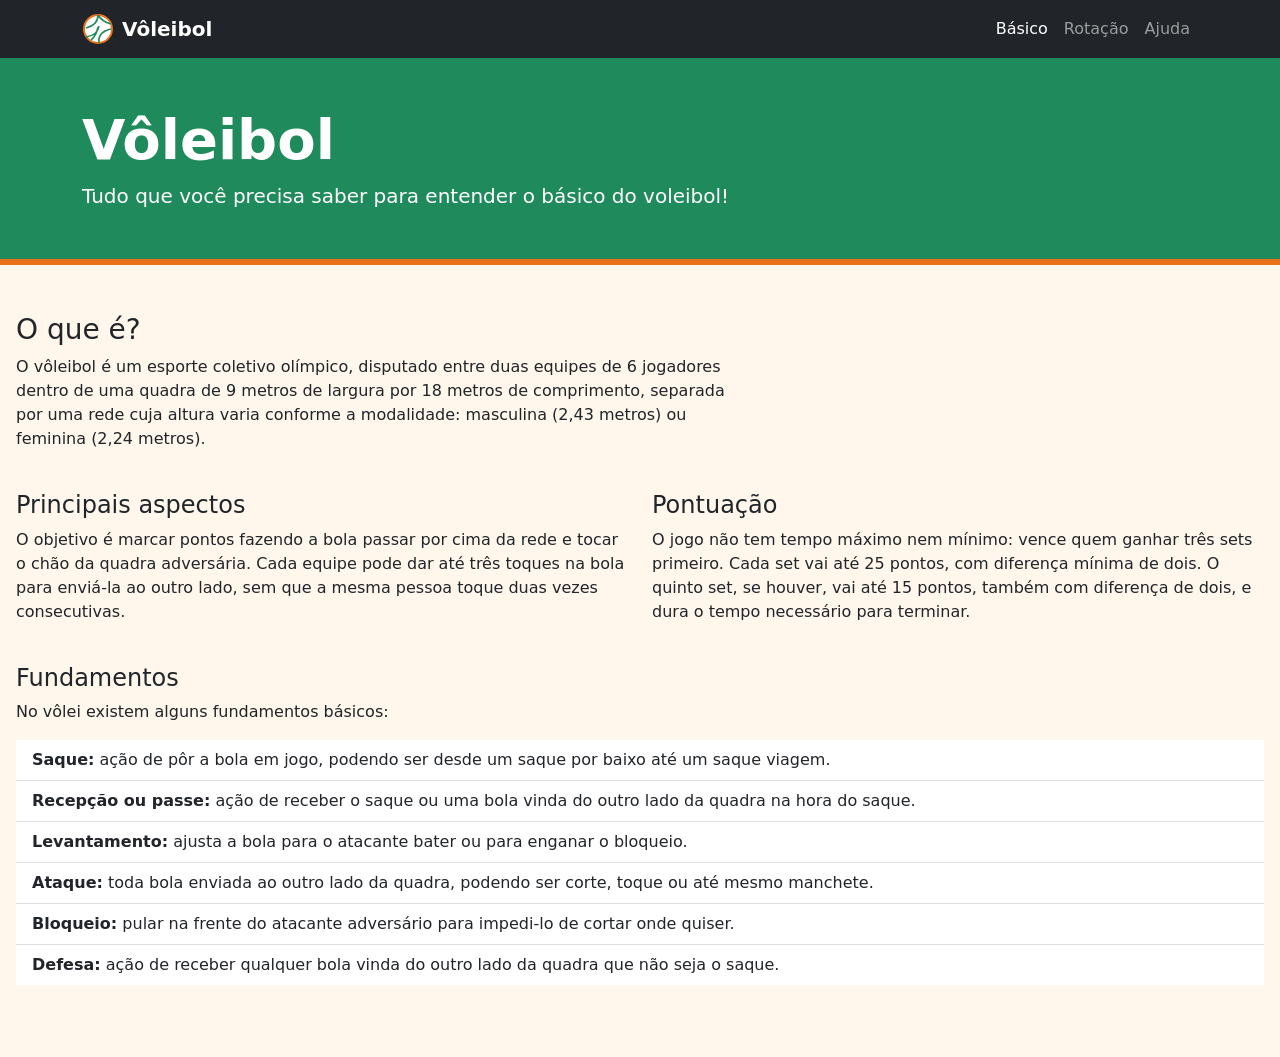
==== html/index.html @ cc10e023 "logo" ====
<!DOCTYPE html>
<html lang="pt-br">
<head>
  <meta charset="UTF-8">
  <meta name="viewport" content="width=device-width, initial-scale=1">
  <title>Básico | Vôleibol</title>
  <link rel="stylesheet" href="../css/bootstrap_min.css">
  <link rel="stylesheet" href="../css/estilo.css">
</head>
<body>
  <nav class="navbar navbar-expand-sm navbar-dark bg-dark">
    <div class="container">
      <a class="navbar-brand fw-bold d-flex align-items-center" href="index.html"><svg class="me-2" width="32" height="32" viewBox="0 0 32 32" aria-hidden="true"><circle cx="16" cy="16" r="14" fill="#fff" stroke="#e8731a" stroke-width="2"/><path d="M16 2c0 7-4 11-12 13M16 2c3 5 9 8 13 9M4 24c6-1 12-4 13-11M17 30c-1-7 3-12 12-14M9 27c4-3 6-8 7-13" fill="none" stroke="#1f8a5b" stroke-width="1.6"/></svg>Vôleibol</a>
      <button class="navbar-toggler" type="button" data-bs-toggle="collapse" data-bs-target="#menu" aria-controls="menu" aria-expanded="false" aria-label="Abrir menu">
        <span class="navbar-toggler-icon"></span>
      </button>
      <div class="collapse navbar-collapse" id="menu">
        <ul class="navbar-nav ms-auto">
          <li class="nav-item"><a class="nav-link active" href="index.html" aria-current="page">Básico</a></li>
          <li class="nav-item"><a class="nav-link" href="posições-rotação.html">Rotação</a></li>
          <li class="nav-item"><a class="nav-link" href="contato.html">Ajuda</a></li>
        </ul>
      </div>
    </div>
  </nav>
  <header class="hero py-5">
    <div class="container">
      <h1 class="display-4 fw-bold">Vôleibol</h1>
      <p class="lead mb-0">Tudo que você precisa saber para entender o básico do voleibol!</p>
    </div>
  </header>
  <main class="py-5 px-3">
    <div class="row g-4">
      <section class="col-12">
        <div>
          <h2 class="h3">O que é?</h2>
          <p class="lead-text">O vôleibol é um esporte coletivo olímpico, disputado entre duas equipes de 6 jogadores dentro de uma quadra de 9 metros de largura por 18 metros de comprimento, separada por uma rede cuja altura varia conforme a modalidade: masculina (2,43 metros) ou feminina (2,24 metros).</p>
        </div>
      </section>
      <section class="col-md-6">
        <div>
          <h2 class="h4">Principais aspectos</h2>
          <p>O objetivo é marcar pontos fazendo a bola passar por cima da rede e tocar o chão da quadra adversária. Cada equipe pode dar até três toques na bola para enviá-la ao outro lado, sem que a mesma pessoa toque duas vezes consecutivas.</p>
        </div>
      </section>
      <section class="col-md-6">
        <div>
          <h2 class="h4">Pontuação</h2>
          <p>O jogo não tem tempo máximo nem mínimo: vence quem ganhar três sets primeiro. Cada set vai até 25 pontos, com diferença mínima de dois. O quinto set, se houver, vai até 15 pontos, também com diferença de dois, e dura o tempo necessário para terminar.</p>
        </div>
      </section>
      <section class="col-12">
        <div>
          <h2 class="h4">Fundamentos</h2>
          <p>No vôlei existem alguns fundamentos básicos:</p>
          <ul class="list-group list-group-flush">
            <li class="list-group-item"><strong>Saque:</strong> ação de pôr a bola em jogo, podendo ser desde um saque por baixo até um saque viagem.</li>
            <li class="list-group-item"><strong>Recepção ou passe:</strong> ação de receber o saque ou uma bola vinda do outro lado da quadra na hora do saque.</li>
            <li class="list-group-item"><strong>Levantamento:</strong> ajusta a bola para o atacante bater ou para enganar o bloqueio.</li>
            <li class="list-group-item"><strong>Ataque:</strong> toda bola enviada ao outro lado da quadra, podendo ser corte, toque ou até mesmo manchete.</li>
            <li class="list-group-item"><strong>Bloqueio:</strong> pular na frente do atacante adversário para impedi-lo de cortar onde quiser.</li>
            <li class="list-group-item"><strong>Defesa:</strong> ação de receber qualquer bola vinda do outro lado da quadra que não seja o saque.</li>
          </ul>
        </div>
      </section>
      <section class="col-12">
      </section>
    </div>
  </main>



  <script src="../js/bootstrap_min.js"></script>
</body></html>
---- css/estilo.css ----
:root{--bs-primary:#e8731a;--bs-primary-rgb:232,115,26;--bs-link-color:#c45a08;--bs-link-hover-color:#9a4506}
body{background:#fff6ec}
.hero{background:#1f8a5b;color:#fff;border-bottom:6px solid #e8731a}
.hero p{max-width:60ch}
.btn-primary{--bs-btn-bg:#e8731a;--bs-btn-border-color:#e8731a;--bs-btn-hover-bg:#c45a08;--bs-btn-hover-border-color:#c45a08;--bs-btn-active-bg:#9a4506;--bs-btn-active-border-color:#9a4506}
.card{border-color:#f0c9a3}
.card-title{color:#9a4506}
.lead-text{max-width:70ch}
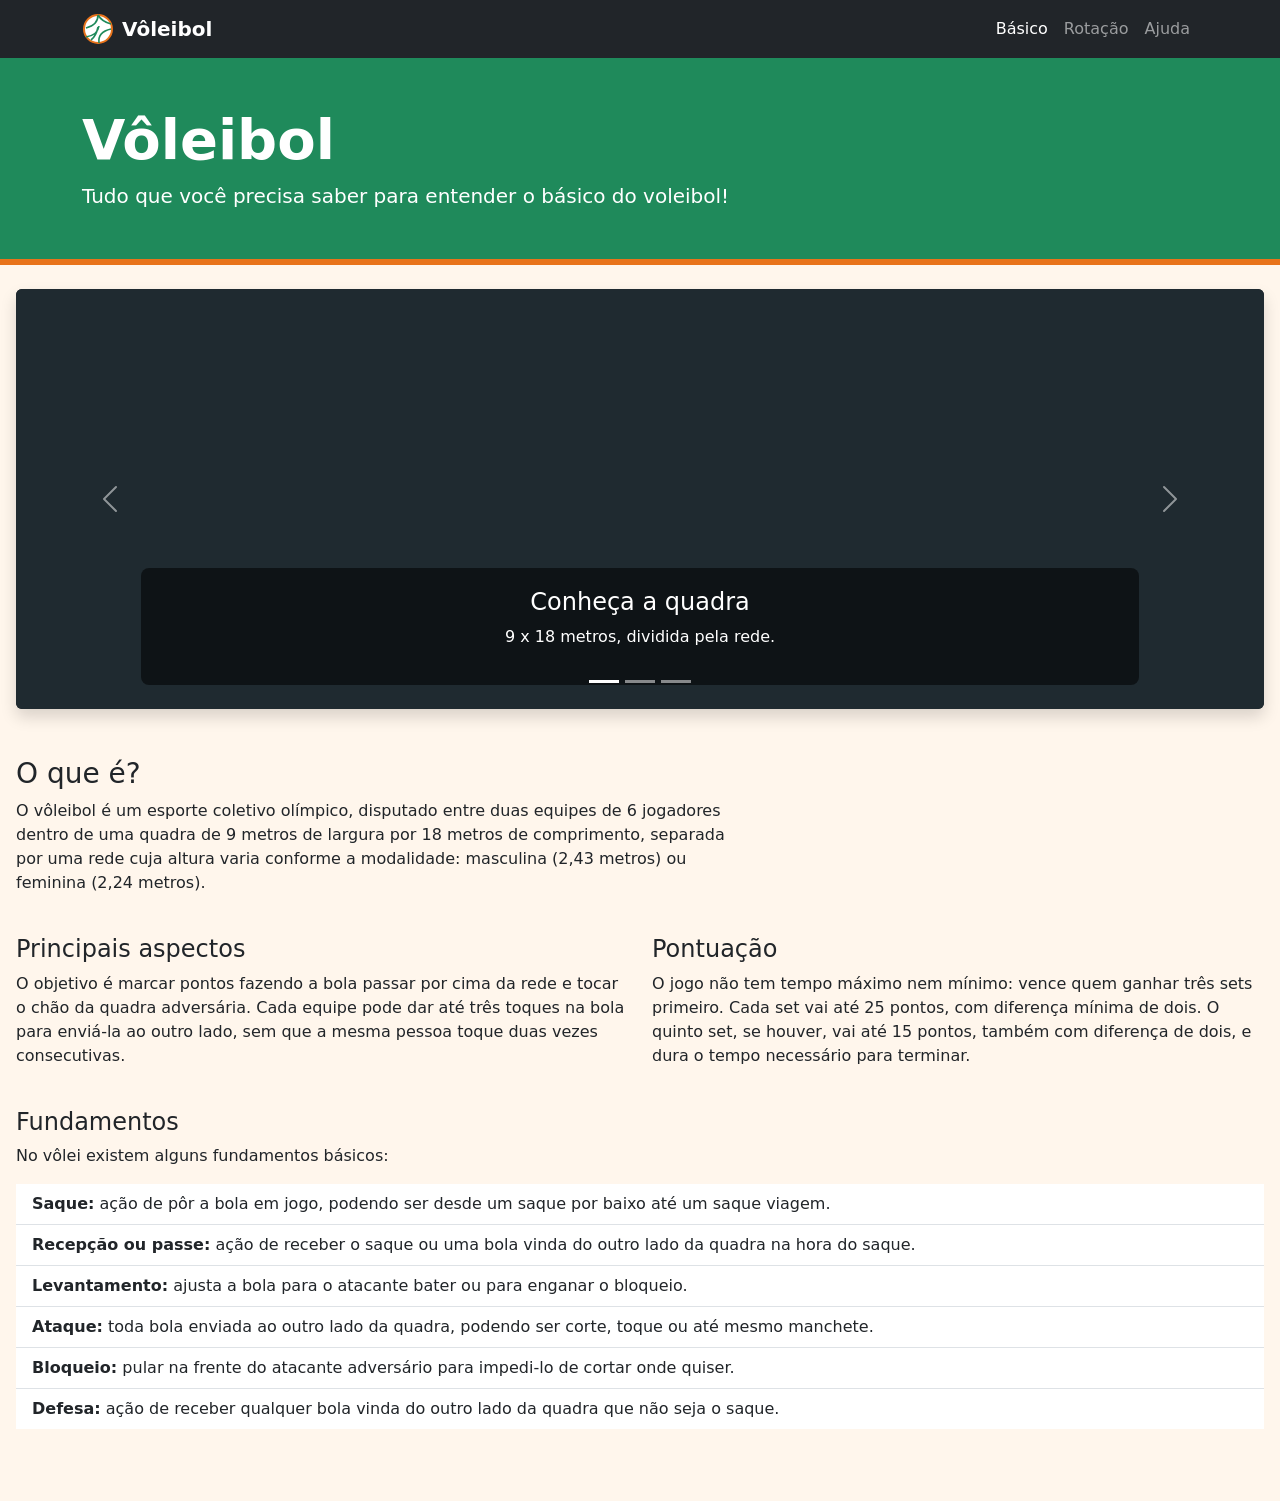
==== commit 147823b9: "carrossel" ====
--- a/html/index.html
+++ b/html/index.html
@@ -29,6 +29,31 @@
       <p class="lead mb-0">Tudo que você precisa saber para entender o básico do voleibol!</p>
     </div>
   </header>
+  <section class="px-3 mt-4" aria-label="Destaques">
+    <div id="carrossel" class="carousel slide carousel-fade shadow rounded overflow-hidden" data-bs-ride="carousel">
+      <div class="carousel-indicators">
+        <button type="button" data-bs-target="#carrossel" data-bs-slide-to="0" class="active" aria-current="true" aria-label="Slide 1"></button>
+        <button type="button" data-bs-target="#carrossel" data-bs-slide-to="1" aria-label="Slide 2"></button>
+        <button type="button" data-bs-target="#carrossel" data-bs-slide-to="2" aria-label="Slide 3"></button>
+      </div>
+      <div class="carousel-inner bg-dark">
+        <div class="carousel-item active" data-bs-interval="5000">
+          <div class="d-block w-100 slide-img"></div>
+          <div class="carousel-caption"><h2 class="h4">Conheça a quadra</h2><p class="d-none d-sm-block">9 x 18 metros, dividida pela rede.</p></div>
+        </div>
+        <div class="carousel-item" data-bs-interval="5000">
+          <div class="d-block w-100 slide-img"></div>
+          <div class="carousel-caption"><h2 class="h4">Sistema 5x1</h2><p class="d-none d-sm-block">Um levantador, um oposto, dois pontas, dois centrais e o líbero.</p></div>
+        </div>
+        <div class="carousel-item" data-bs-interval="5000">
+          <div class="d-block w-100 slide-img"></div>
+          <div class="carousel-caption"><h2 class="h4">Rotação</h2><p class="d-none d-sm-block">Entenda como os jogadores se movimentam.</p></div>
+        </div>
+      </div>
+      <button class="carousel-control-prev" type="button" data-bs-target="#carrossel" data-bs-slide="prev"><span class="carousel-control-prev-icon" aria-hidden="true"></span><span class="visually-hidden">Anterior</span></button>
+      <button class="carousel-control-next" type="button" data-bs-target="#carrossel" data-bs-slide="next"><span class="carousel-control-next-icon" aria-hidden="true"></span><span class="visually-hidden">Próximo</span></button>
+    </div>
+  </section>
   <main class="py-5 px-3">
     <div class="row g-4">
       <section class="col-12">
--- a/css/estilo.css
+++ b/css/estilo.css
@@ -7,3 +7,6 @@
 .card-title{color:#9a4506}
 .lead-text{max-width:70ch}
 
+.slide-img{height:420px;object-fit:contain;background:#1f2a30}
+.carousel-caption{background:rgba(0,0,0,.55);border-radius:.5rem;left:10%;right:10%;bottom:1.5rem}
+@media (max-width:576px){.slide-img{height:240px}.carousel-caption{bottom:.5rem;padding:.25rem}}
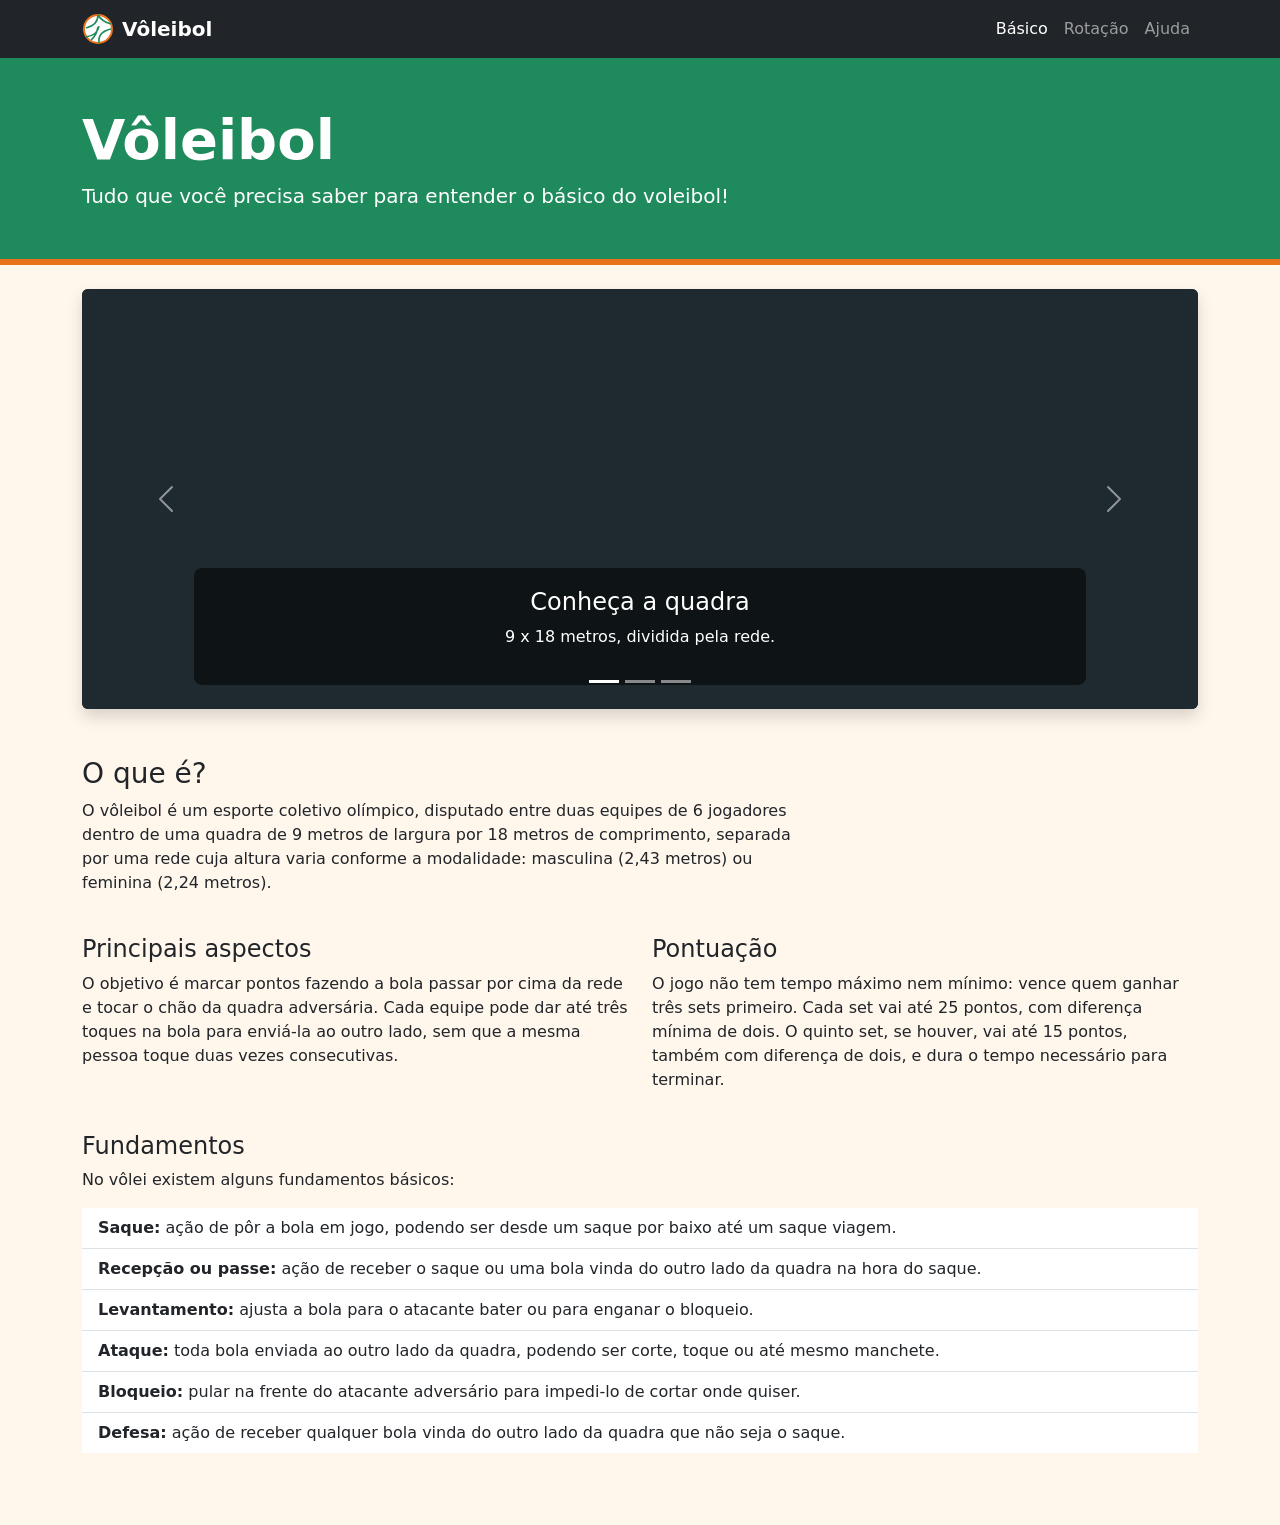
==== commit 3811f136: "container" ====
--- a/html/index.html
+++ b/html/index.html
@@ -29,7 +29,7 @@
       <p class="lead mb-0">Tudo que você precisa saber para entender o básico do voleibol!</p>
     </div>
   </header>
-  <section class="px-3 mt-4" aria-label="Destaques">
+  <section class="container mt-4" aria-label="Destaques">
     <div id="carrossel" class="carousel slide carousel-fade shadow rounded overflow-hidden" data-bs-ride="carousel">
       <div class="carousel-indicators">
         <button type="button" data-bs-target="#carrossel" data-bs-slide-to="0" class="active" aria-current="true" aria-label="Slide 1"></button>
@@ -54,7 +54,7 @@
       <button class="carousel-control-next" type="button" data-bs-target="#carrossel" data-bs-slide="next"><span class="carousel-control-next-icon" aria-hidden="true"></span><span class="visually-hidden">Próximo</span></button>
     </div>
   </section>
-  <main class="py-5 px-3">
+  <main class="container py-5">
     <div class="row g-4">
       <section class="col-12">
         <div>
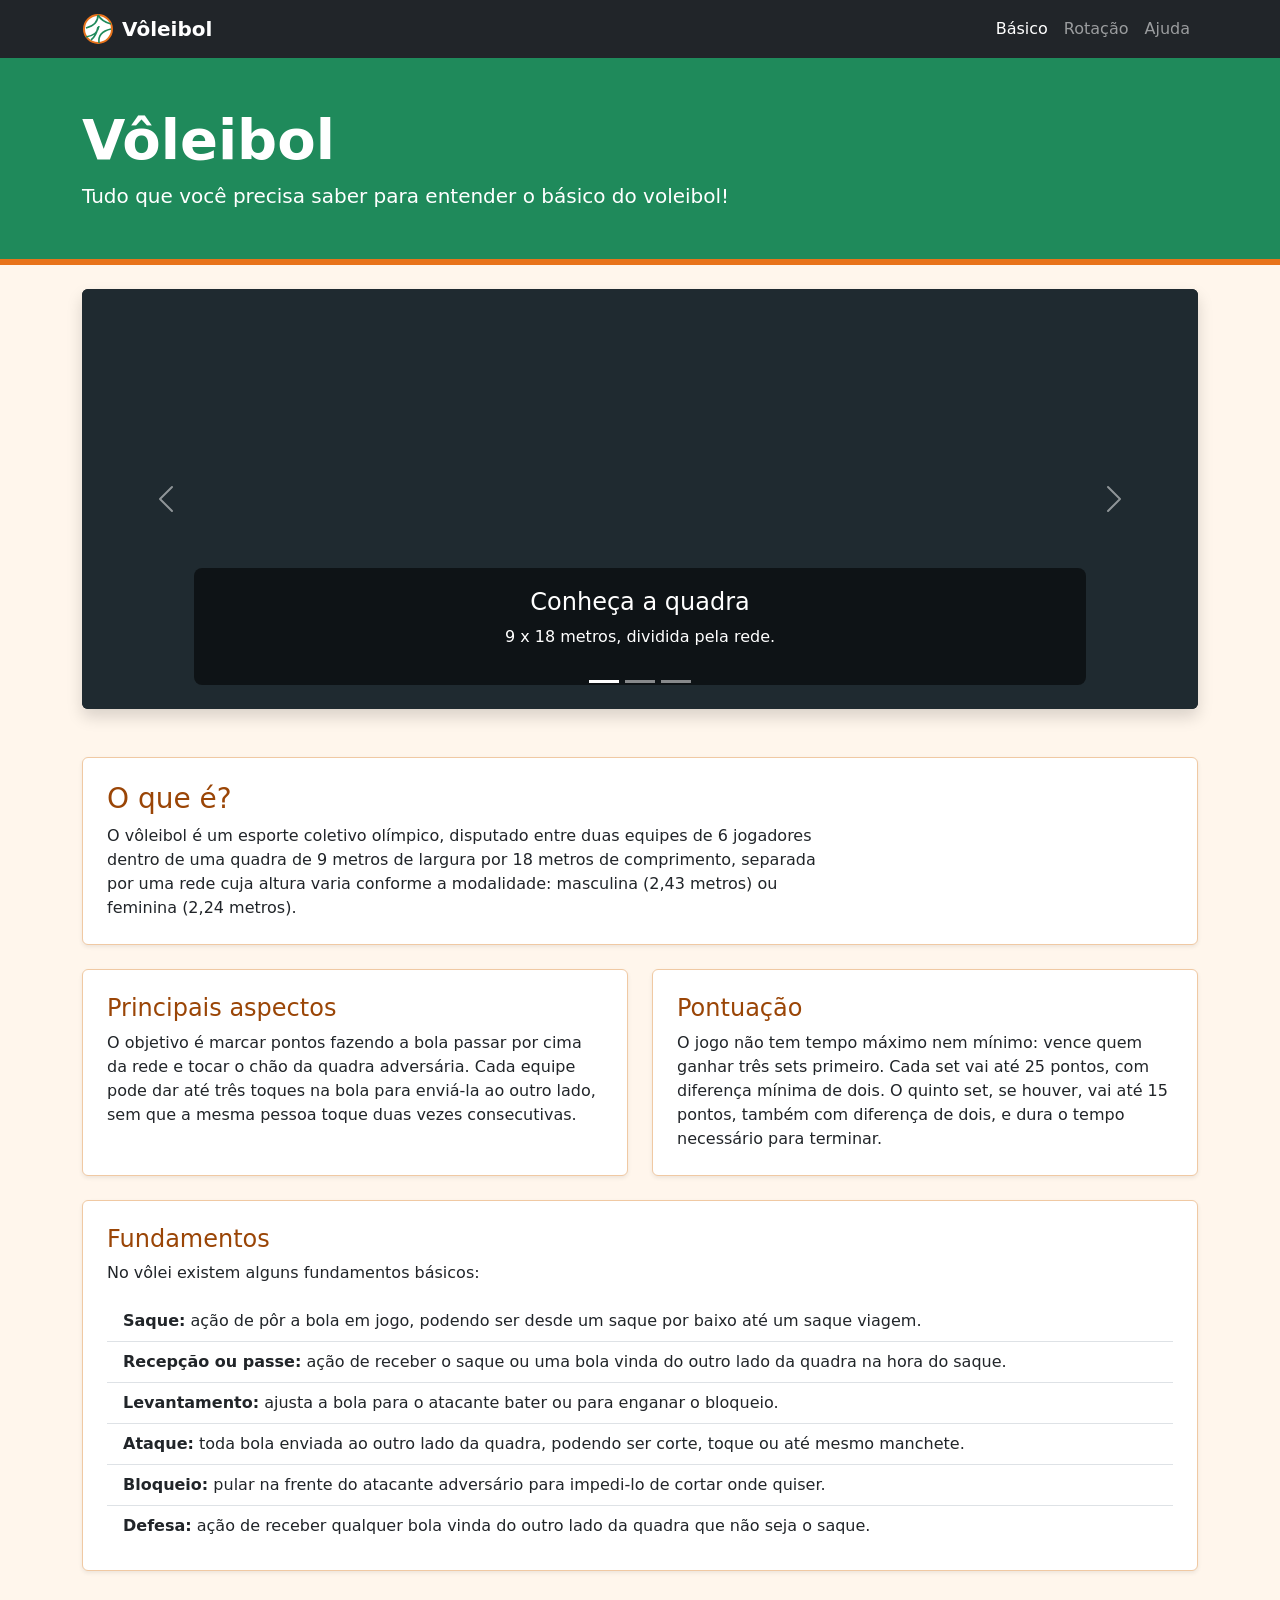
==== commit 96f2ccf6: "card" ====
--- a/html/index.html
+++ b/html/index.html
@@ -57,26 +57,26 @@
   <main class="container py-5">
     <div class="row g-4">
       <section class="col-12">
-        <div>
-          <h2 class="h3">O que é?</h2>
-          <p class="lead-text">O vôleibol é um esporte coletivo olímpico, disputado entre duas equipes de 6 jogadores dentro de uma quadra de 9 metros de largura por 18 metros de comprimento, separada por uma rede cuja altura varia conforme a modalidade: masculina (2,43 metros) ou feminina (2,24 metros).</p>
-        </div>
+        <div class="card shadow-sm"><div class="card-body p-4">
+          <h2 class="card-title h3">O que é?</h2>
+          <p class="card-text lead-text">O vôleibol é um esporte coletivo olímpico, disputado entre duas equipes de 6 jogadores dentro de uma quadra de 9 metros de largura por 18 metros de comprimento, separada por uma rede cuja altura varia conforme a modalidade: masculina (2,43 metros) ou feminina (2,24 metros).</p>
+        </div></div>
       </section>
       <section class="col-md-6">
-        <div>
-          <h2 class="h4">Principais aspectos</h2>
-          <p>O objetivo é marcar pontos fazendo a bola passar por cima da rede e tocar o chão da quadra adversária. Cada equipe pode dar até três toques na bola para enviá-la ao outro lado, sem que a mesma pessoa toque duas vezes consecutivas.</p>
-        </div>
+        <div class="card h-100 shadow-sm"><div class="card-body p-4">
+          <h2 class="card-title h4">Principais aspectos</h2>
+          <p class="card-text">O objetivo é marcar pontos fazendo a bola passar por cima da rede e tocar o chão da quadra adversária. Cada equipe pode dar até três toques na bola para enviá-la ao outro lado, sem que a mesma pessoa toque duas vezes consecutivas.</p>
+        </div></div>
       </section>
       <section class="col-md-6">
-        <div>
-          <h2 class="h4">Pontuação</h2>
-          <p>O jogo não tem tempo máximo nem mínimo: vence quem ganhar três sets primeiro. Cada set vai até 25 pontos, com diferença mínima de dois. O quinto set, se houver, vai até 15 pontos, também com diferença de dois, e dura o tempo necessário para terminar.</p>
-        </div>
+        <div class="card h-100 shadow-sm"><div class="card-body p-4">
+          <h2 class="card-title h4">Pontuação</h2>
+          <p class="card-text">O jogo não tem tempo máximo nem mínimo: vence quem ganhar três sets primeiro. Cada set vai até 25 pontos, com diferença mínima de dois. O quinto set, se houver, vai até 15 pontos, também com diferença de dois, e dura o tempo necessário para terminar.</p>
+        </div></div>
       </section>
       <section class="col-12">
-        <div>
-          <h2 class="h4">Fundamentos</h2>
+        <div class="card shadow-sm"><div class="card-body p-4">
+          <h2 class="card-title h4">Fundamentos</h2>
           <p>No vôlei existem alguns fundamentos básicos:</p>
           <ul class="list-group list-group-flush">
             <li class="list-group-item"><strong>Saque:</strong> ação de pôr a bola em jogo, podendo ser desde um saque por baixo até um saque viagem.</li>
@@ -86,7 +86,7 @@
             <li class="list-group-item"><strong>Bloqueio:</strong> pular na frente do atacante adversário para impedi-lo de cortar onde quiser.</li>
             <li class="list-group-item"><strong>Defesa:</strong> ação de receber qualquer bola vinda do outro lado da quadra que não seja o saque.</li>
           </ul>
-        </div>
+        </div></div>
       </section>
       <section class="col-12">
       </section>
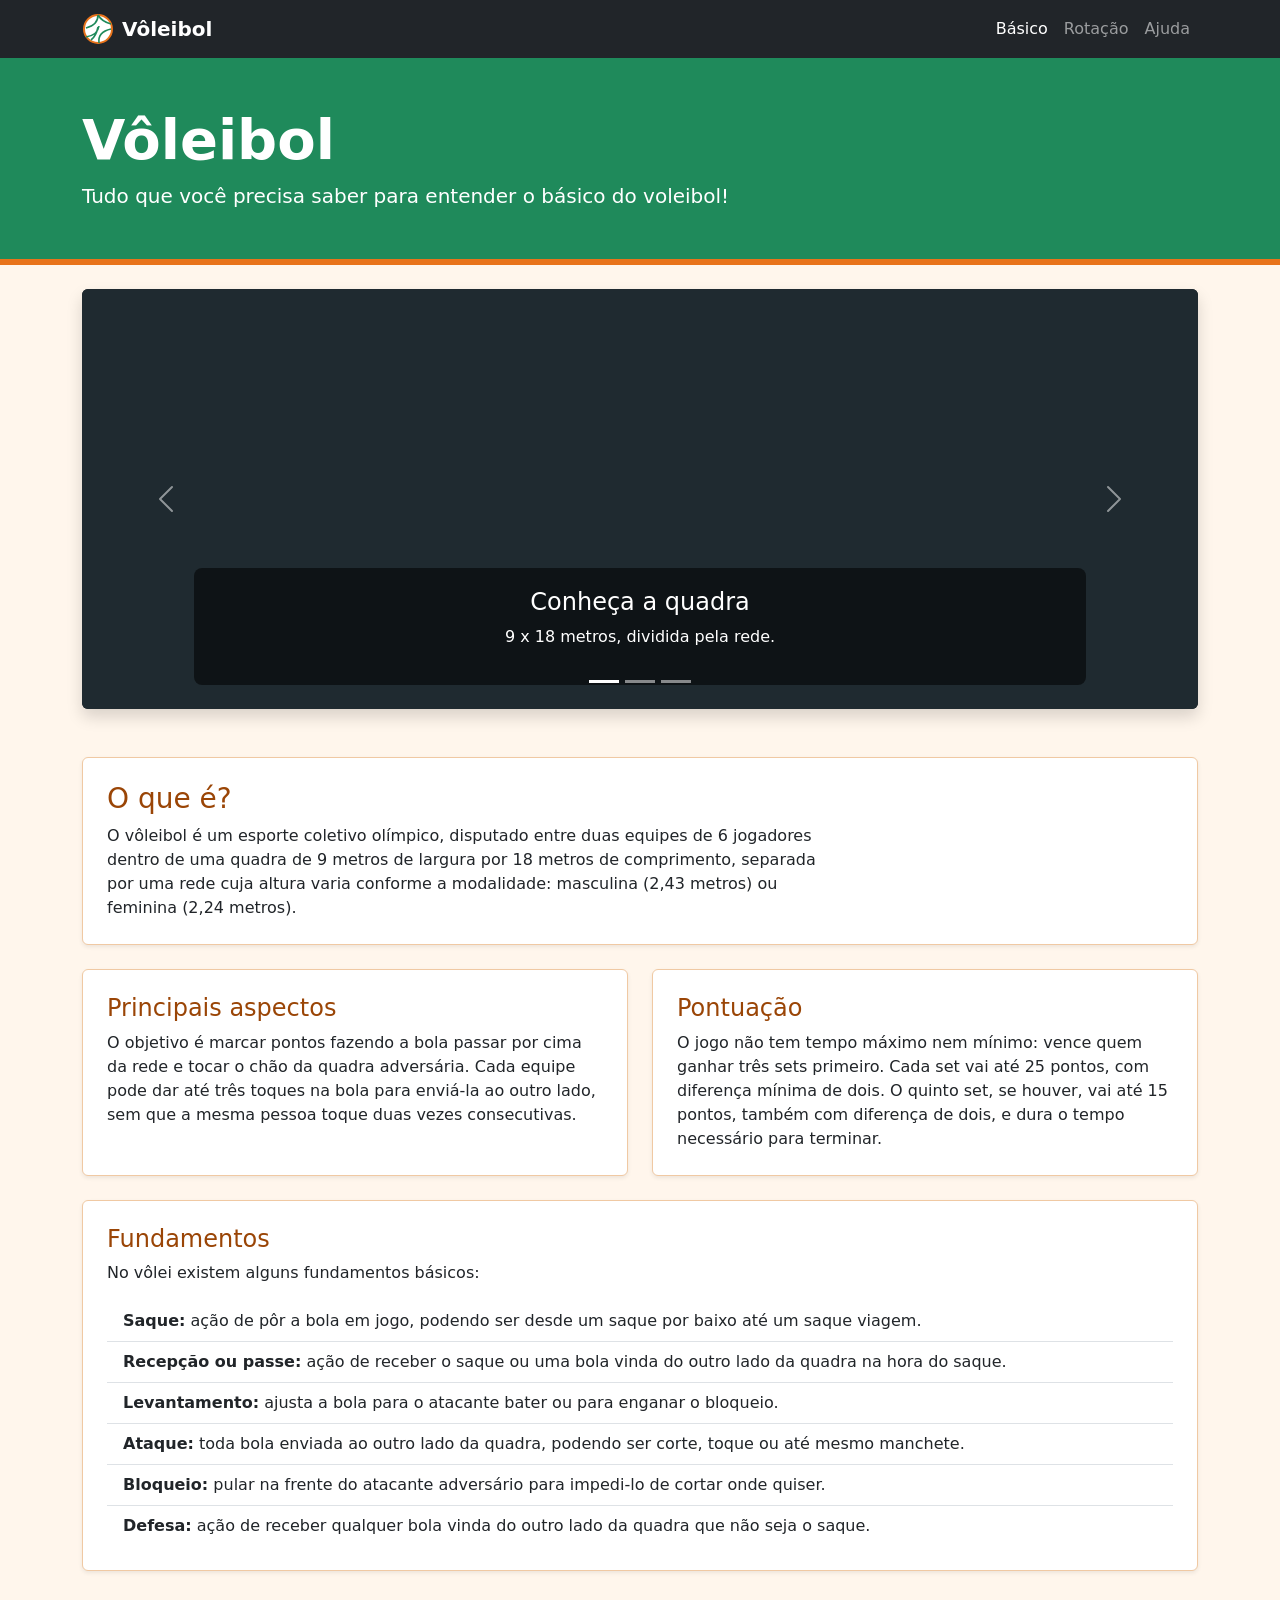
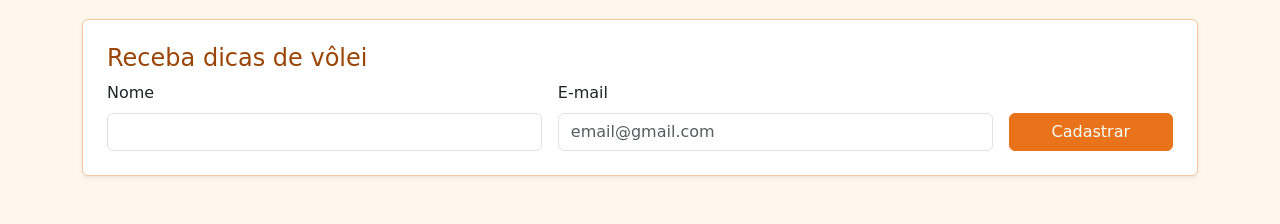
==== commit 66a5e870: "formulário" ====
--- a/html/index.html
+++ b/html/index.html
@@ -90,10 +90,41 @@
       </section>
       <section class="col-12">
       </section>
+      <section class="col-12">
+        <div class="card shadow-sm"><div class="card-body p-4">
+          <h2 class="card-title h4">Receba dicas de vôlei</h2>
+          <form class="needs-validation row g-3" novalidate data-modal="modalSucesso">
+            <div class="col-md-5">
+              <label for="cad-nome" class="form-label">Nome</label>
+              <input type="text" class="form-control" id="cad-nome" minlength="3" required>
+              <div class="invalid-feedback">Informe seu nome (mínimo 3 letras).</div>
+            </div>
+            <div class="col-md-5">
+              <label for="cad-email" class="form-label">E-mail</label>
+              <input type="email" class="form-control" id="cad-email" placeholder="email@gmail.com" required>
+              <div class="invalid-feedback">Informe um e-mail válido.</div>
+            </div>
+            <div class="col-md-2 d-flex align-items-end"><button type="submit" class="btn btn-primary w-100">Cadastrar</button></div>
+          </form>
+        </div></div>
+      </section>
     </div>
   </main>
 
+  <div class="modal fade" id="modalSucesso" tabindex="-1" aria-labelledby="modalTitulo" aria-hidden="true">
+    <div class="modal-dialog modal-dialog-centered">
+      <div class="modal-content">
+        <div class="modal-header bg-success text-white">
+          <h2 class="modal-title fs-5" id="modalTitulo">Enviado com sucesso!</h2>
+          <button type="button" class="btn-close btn-close-white" data-bs-dismiss="modal" aria-label="Fechar"></button>
+        </div>
+        <div class="modal-body">Cadastro realizado! Você vai receber dicas de vôlei no seu e-mail.</div>
+        <div class="modal-footer"><button type="button" class="btn btn-primary" data-bs-dismiss="modal">Fechar</button></div>
+      </div>
+    </div>
+  </div>
 
 
   <script src="../js/bootstrap_min.js"></script>
+  <script src="../js/site.js"></script>
 </body></html>
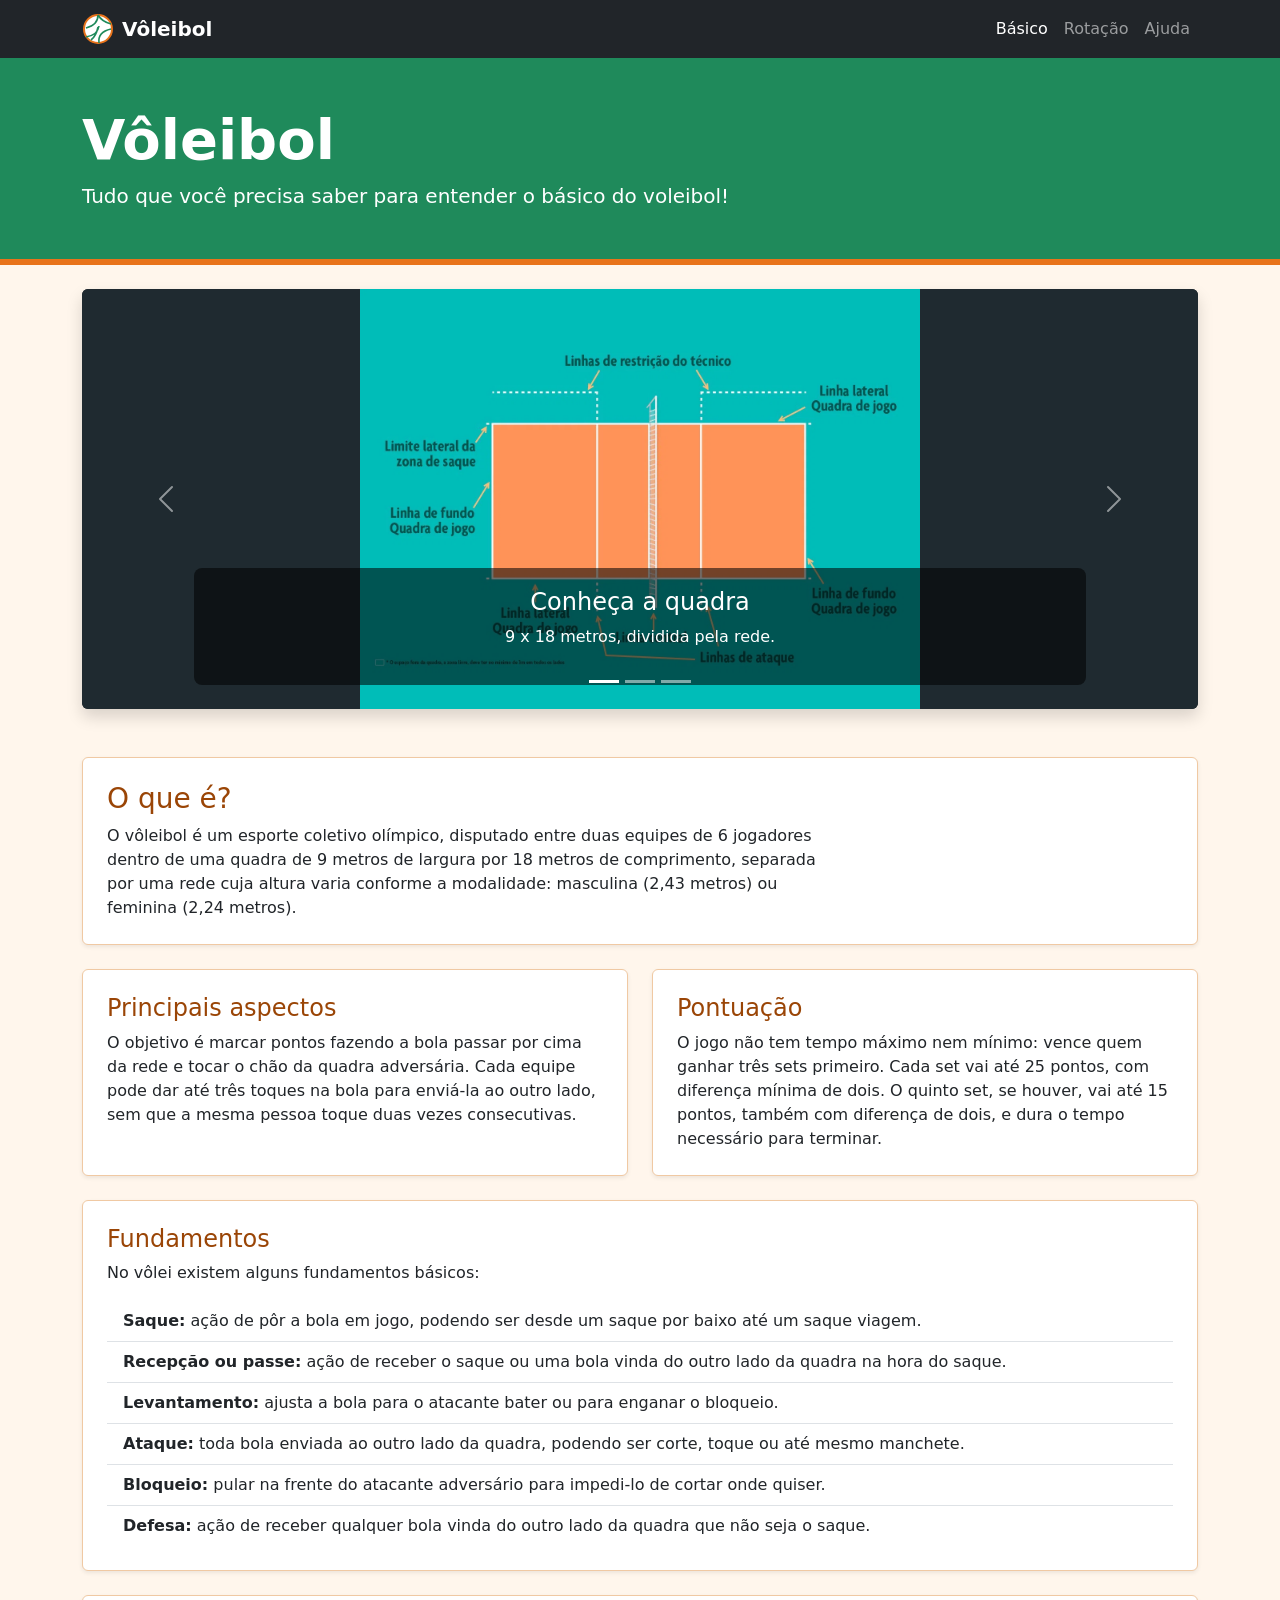
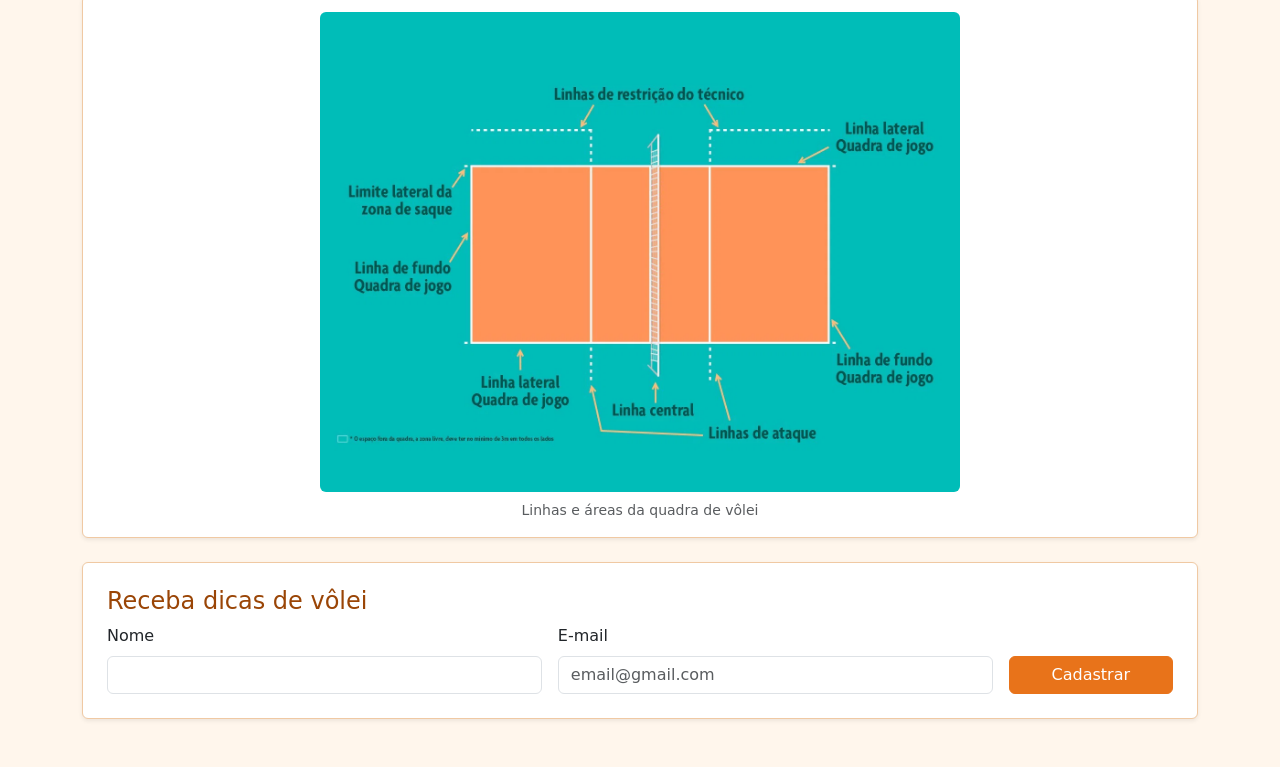
==== commit ae1f08cf: "imagens" ====
--- a/html/index.html
+++ b/html/index.html
@@ -38,15 +38,15 @@
       </div>
       <div class="carousel-inner bg-dark">
         <div class="carousel-item active" data-bs-interval="5000">
-          <div class="d-block w-100 slide-img"></div>
+          <img src="../img/qudara.webp" class="d-block w-100 slide-img" alt="Esquema da quadra de vôlei">
           <div class="carousel-caption"><h2 class="h4">Conheça a quadra</h2><p class="d-none d-sm-block">9 x 18 metros, dividida pela rede.</p></div>
         </div>
         <div class="carousel-item" data-bs-interval="5000">
-          <div class="d-block w-100 slide-img"></div>
+          <img src="../img/5x1.png" class="d-block w-100 slide-img" alt="Sistema 5x1 do voleibol">
           <div class="carousel-caption"><h2 class="h4">Sistema 5x1</h2><p class="d-none d-sm-block">Um levantador, um oposto, dois pontas, dois centrais e o líbero.</p></div>
         </div>
         <div class="carousel-item" data-bs-interval="5000">
-          <div class="d-block w-100 slide-img"></div>
+          <img src="../img/images.jpg" class="d-block w-100 slide-img" alt="Rotação 5x1 em saque e recepção">
           <div class="carousel-caption"><h2 class="h4">Rotação</h2><p class="d-none d-sm-block">Entenda como os jogadores se movimentam.</p></div>
         </div>
       </div>
@@ -89,6 +89,10 @@
         </div></div>
       </section>
       <section class="col-12">
+        <figure class="card shadow-sm p-3 mb-0 text-center">
+          <img src="../img/qudara.webp" class="img-fluid rounded mx-auto" style="max-height:480px" alt="Esquema da quadra de vôlei com linhas de fundo, laterais, ataque e central">
+          <figcaption class="small text-muted mt-2">Linhas e áreas da quadra de vôlei</figcaption>
+        </figure>
       </section>
       <section class="col-12">
         <div class="card shadow-sm"><div class="card-body p-4">
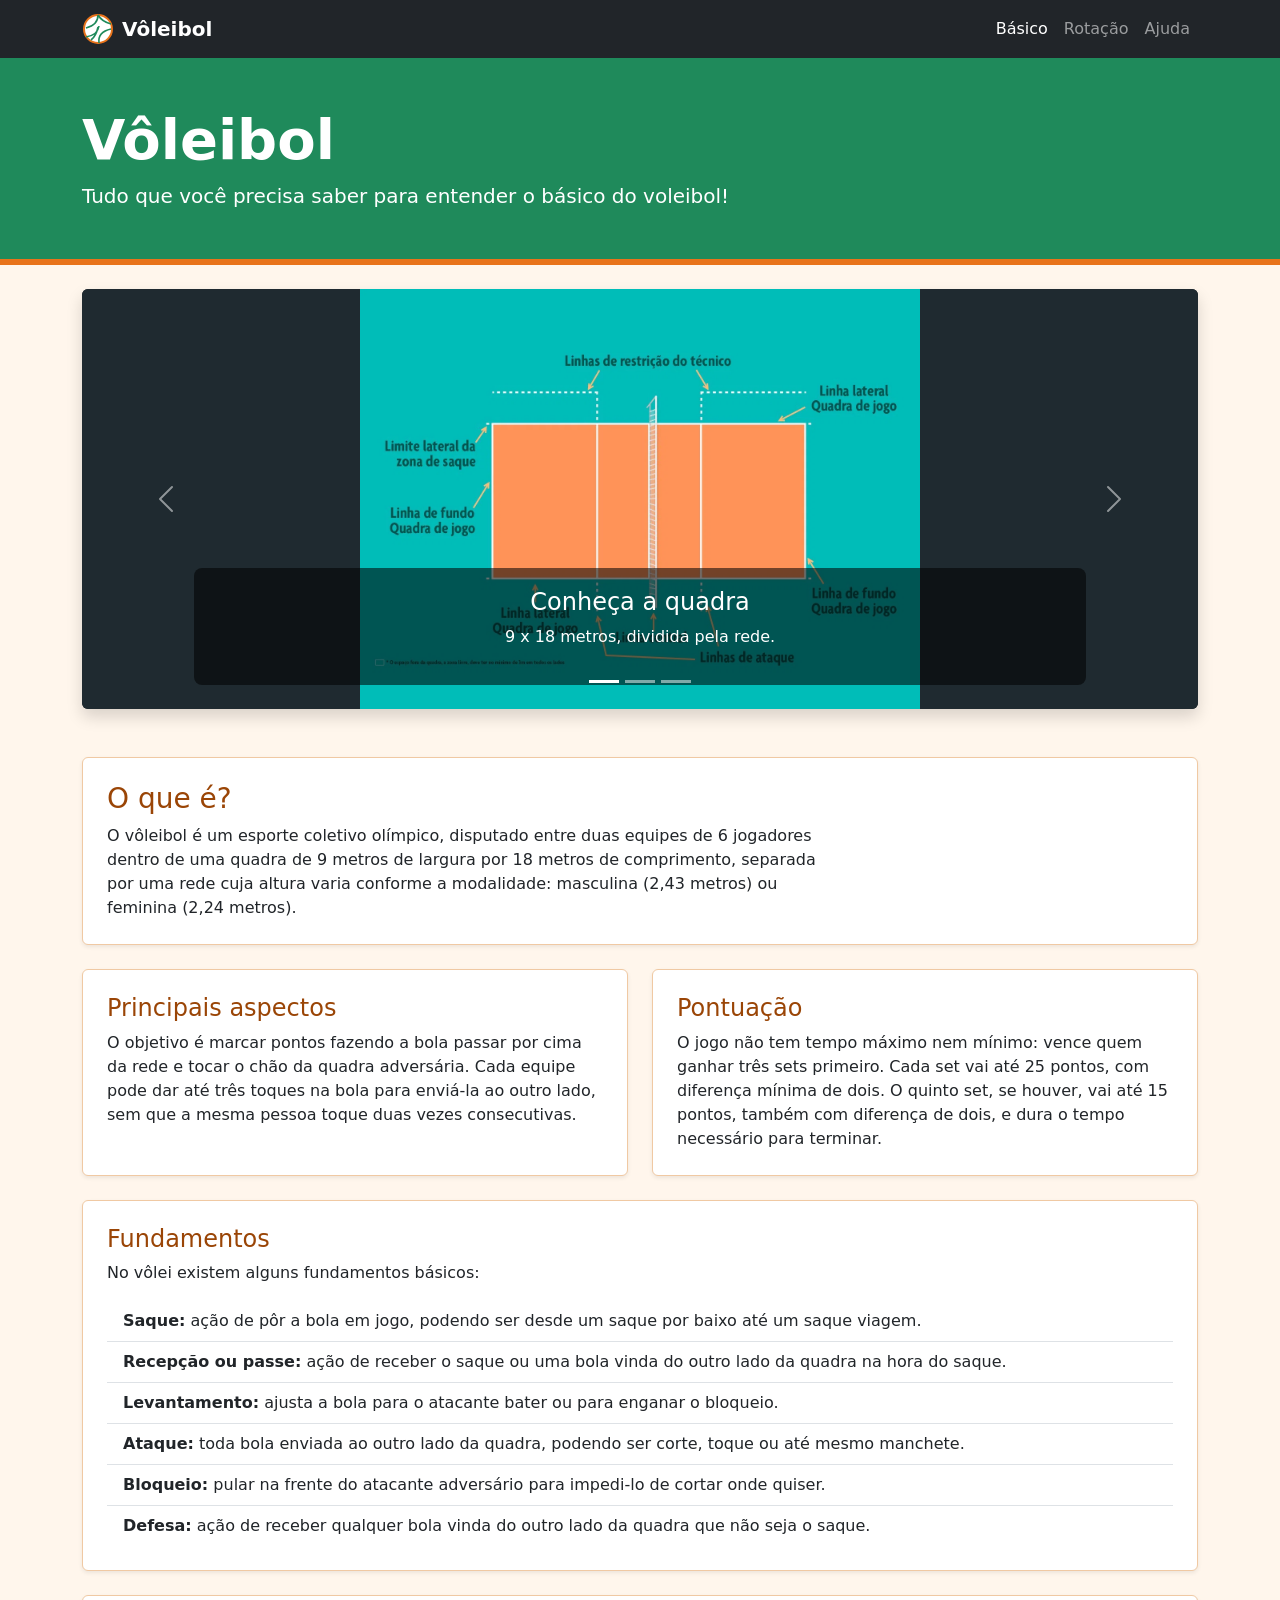
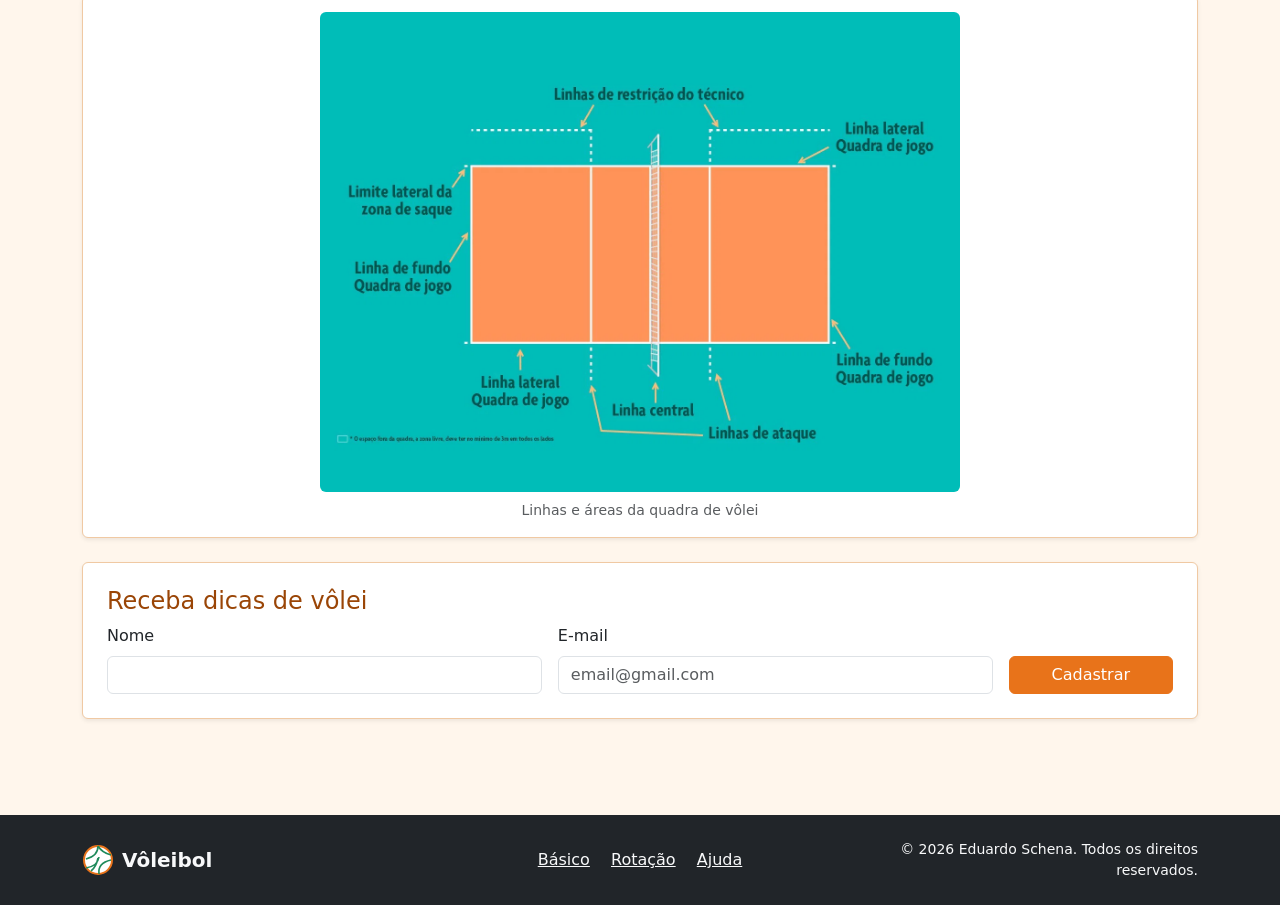
==== commit 002c7f66: "rodapé" ====
--- a/html/index.html
+++ b/html/index.html
@@ -56,25 +56,25 @@
   </section>
   <main class="container py-5">
     <div class="row g-4">
-      <section class="col-12">
+      <section class="reveal col-12">
         <div class="card shadow-sm"><div class="card-body p-4">
           <h2 class="card-title h3">O que é?</h2>
           <p class="card-text lead-text">O vôleibol é um esporte coletivo olímpico, disputado entre duas equipes de 6 jogadores dentro de uma quadra de 9 metros de largura por 18 metros de comprimento, separada por uma rede cuja altura varia conforme a modalidade: masculina (2,43 metros) ou feminina (2,24 metros).</p>
         </div></div>
       </section>
-      <section class="col-md-6">
+      <section class="reveal col-md-6">
         <div class="card h-100 shadow-sm"><div class="card-body p-4">
           <h2 class="card-title h4">Principais aspectos</h2>
           <p class="card-text">O objetivo é marcar pontos fazendo a bola passar por cima da rede e tocar o chão da quadra adversária. Cada equipe pode dar até três toques na bola para enviá-la ao outro lado, sem que a mesma pessoa toque duas vezes consecutivas.</p>
         </div></div>
       </section>
-      <section class="col-md-6">
+      <section class="reveal col-md-6">
         <div class="card h-100 shadow-sm"><div class="card-body p-4">
           <h2 class="card-title h4">Pontuação</h2>
           <p class="card-text">O jogo não tem tempo máximo nem mínimo: vence quem ganhar três sets primeiro. Cada set vai até 25 pontos, com diferença mínima de dois. O quinto set, se houver, vai até 15 pontos, também com diferença de dois, e dura o tempo necessário para terminar.</p>
         </div></div>
       </section>
-      <section class="col-12">
+      <section class="reveal col-12">
         <div class="card shadow-sm"><div class="card-body p-4">
           <h2 class="card-title h4">Fundamentos</h2>
           <p>No vôlei existem alguns fundamentos básicos:</p>
@@ -88,13 +88,13 @@
           </ul>
         </div></div>
       </section>
-      <section class="col-12">
-        <figure class="card shadow-sm p-3 mb-0 text-center">
+      <section class="reveal col-12">
+        <figure class="reveal card shadow-sm p-3 mb-0 text-center">
           <img src="../img/qudara.webp" class="img-fluid rounded mx-auto" style="max-height:480px" alt="Esquema da quadra de vôlei com linhas de fundo, laterais, ataque e central">
           <figcaption class="small text-muted mt-2">Linhas e áreas da quadra de vôlei</figcaption>
         </figure>
       </section>
-      <section class="col-12">
+      <section class="reveal col-12">
         <div class="card shadow-sm"><div class="card-body p-4">
           <h2 class="card-title h4">Receba dicas de vôlei</h2>
           <form class="needs-validation row g-3" novalidate data-modal="modalSucesso">
@@ -114,6 +114,19 @@
       </section>
     </div>
   </main>
+  <footer class="bg-dark text-light mt-5 py-4">
+    <div class="container">
+      <div class="row align-items-center gy-3">
+        <div class="col-md-4 d-flex align-items-center"><svg class="me-2" width="32" height="32" viewBox="0 0 32 32" aria-hidden="true"><circle cx="16" cy="16" r="14" fill="#fff" stroke="#e8731a" stroke-width="2"/><path d="M16 2c0 7-4 11-12 13M16 2c3 5 9 8 13 9M4 24c6-1 12-4 13-11M17 30c-1-7 3-12 12-14M9 27c4-3 6-8 7-13" fill="none" stroke="#1f8a5b" stroke-width="1.6"/></svg><span class="fw-bold fs-5">Vôleibol</span></div>
+        <div class="col-md-4 text-md-center">
+          <a class="link-light me-3" href="index.html">Básico</a>
+          <a class="link-light me-3" href="posições-rotação.html">Rotação</a>
+          <a class="link-light" href="contato.html">Ajuda</a>
+        </div>
+        <div class="col-md-4 text-md-end small">&copy; 2026 Eduardo Schena. Todos os direitos reservados.</div>
+      </div>
+    </div>
+  </footer>
 
   <div class="modal fade" id="modalSucesso" tabindex="-1" aria-labelledby="modalTitulo" aria-hidden="true">
     <div class="modal-dialog modal-dialog-centered">
